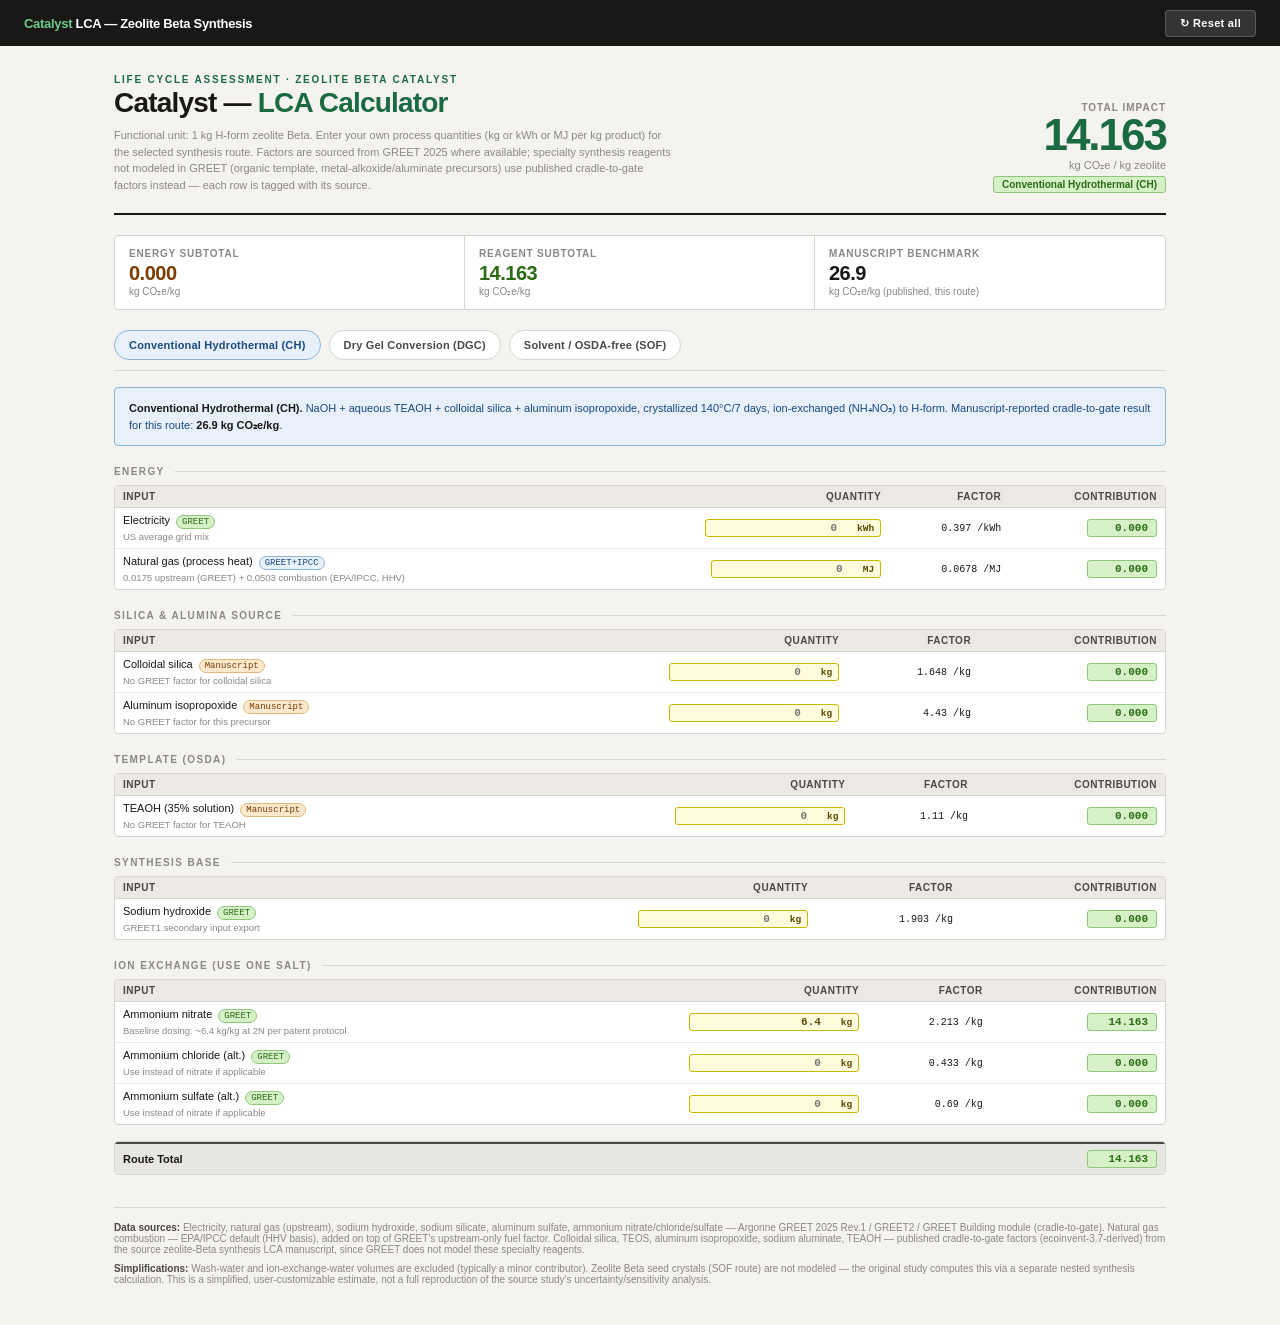
==== catalyst-lca.html @ 048d9f37 "Add Catalyst LCA calculator for zeolite Beta synthesis Standalone dashboard (matches BioCarb TEA vis" ====
<!DOCTYPE html>
<html lang="en">
<head>
<meta charset="UTF-8">
<meta name="viewport" content="width=device-width, initial-scale=1.0">
<title>Catalyst LCA — Zeolite Beta Synthesis</title>
<meta name="description" content="Simplified life cycle assessment calculator for zeolite Beta catalyst synthesis, Jiang Lab, University of Alabama.">
<meta name="author" content="Daqian Jiang">
<link rel="canonical" href="https://jiang-lab.org/catalyst-lca.html">
<style>
/* ── Design tokens (matches BioCarb TEA dashboard) ───────────────────────────── */
:root {
  --ink:       #1a1816;
  --ink2:      #4a4845;
  --ink3:      #8a8885;
  --rule:      #d8d6d2;
  --rule2:     #ece9e4;
  --page:      #f5f3ef;
  --surface:   #ffffff;
  --green-out: #d6f0c8;
  --green-ink: #2a6b15;
  --green-bd:  #8dc87a;
  --yellow-in: #fffbdd;
  --yellow-bd: #c8b800;
  --blue-hd:   #dce8f5;
  --blue-ink:  #1a4a80;
  --blue-upd:  #e7f0fb;
  --blue-upd-bd:#8fb2d9;
  --amber-hd:  #fce8cc;
  --amber-ink: #7a3c00;
  --accent:    #1a6b42;
  --mono: 'SF Mono', 'Fira Code', 'Consolas', monospace;
  --sans: 'Inter', -apple-system, 'Segoe UI', sans-serif;
}

*, *::before, *::after { box-sizing: border-box; margin: 0; padding: 0; }
html { font-size: 13px; }
body {
  font-family: var(--sans);
  background: var(--page);
  color: var(--ink);
  min-height: 100vh;
}

.shell { max-width: 1100px; margin: 0 auto; padding: 0 24px 48px; }

/* ── Top bar ── */
.topbar {
  position: sticky; top: 0; z-index: 100;
  background: var(--ink); color: #fff;
  display: flex; align-items: center; justify-content: flex-end;
  gap: 10px; padding: 0 24px; height: 46px;
}
.topbar-brand { font-size: 13px; font-weight: 700; letter-spacing: -.3px; margin-right: auto; color: #fff; }
.topbar-brand span { color: #6dc98a; }
.topbar-btn {
  display: inline-flex; align-items: center; gap: 6px;
  padding: 6px 14px; border-radius: 4px;
  font-size: 11px; font-weight: 600; letter-spacing: .3px;
  cursor: pointer; border: none; transition: .15s;
  background: rgba(255,255,255,.12); color: #fff; border: 1px solid rgba(255,255,255,.2);
}
.topbar-btn:hover { background: rgba(255,255,255,.22); }

/* ── Masthead ── */
.masthead {
  padding: 28px 0 20px;
  border-bottom: 2px solid var(--ink);
  margin-bottom: 20px;
  display: flex; align-items: flex-end; justify-content: space-between;
  flex-wrap: wrap; gap: 12px;
}
.masthead-left { display: flex; flex-direction: column; gap: 4px; }
.masthead-eyebrow { font-size: 10px; font-weight: 600; letter-spacing: 1.8px; text-transform: uppercase; color: var(--accent); }
.masthead-title { font-size: 28px; font-weight: 700; letter-spacing: -0.8px; color: var(--ink); line-height: 1; }
.masthead-title span { color: var(--accent); }
.masthead-sub { font-size: 11px; color: var(--ink3); line-height: 1.5; margin-top: 6px; max-width: 560px; }
.hero { text-align: right; }
.hero-label { font-size: 10px; font-weight: 600; text-transform: uppercase; letter-spacing: 1px; color: var(--ink3); }
.hero-val { font-size: 44px; font-weight: 700; letter-spacing: -2px; color: var(--accent); line-height: 1; font-variant-numeric: tabular-nums; }
.hero-unit { font-size: 11px; color: var(--ink3); margin-top: 2px; }
.hero-badge {
  display: inline-block; background: var(--green-out); color: var(--green-ink);
  border: 1px solid var(--green-bd); border-radius: 3px;
  font-size: 10px; font-weight: 600; padding: 2px 8px; margin-top: 4px;
}

/* ── KPI strip ── */
.kpi-strip {
  display: grid; grid-template-columns: repeat(3, 1fr); gap: 0;
  background: var(--surface); border: 1px solid var(--rule); border-radius: 4px;
  overflow: hidden; margin-bottom: 20px;
}
.kpi-item { padding: 12px 14px; border-right: 1px solid var(--rule); }
.kpi-item:last-child { border-right: none; }
.kpi-label { font-size: 10px; font-weight: 600; text-transform: uppercase; letter-spacing: 0.8px; color: var(--ink3); margin-bottom: 4px; }
.kpi-val { font-size: 20px; font-weight: 700; letter-spacing: -0.5px; line-height: 1; font-variant-numeric: tabular-nums; }
.kpi-val.green { color: var(--green-ink); }
.kpi-val.amber { color: var(--amber-ink); }
.kpi-unit { font-size: 10px; color: var(--ink3); margin-top: 3px; }

/* ── Workspace tabs ── */
.workspace-tabs { display: flex; gap: 8px; margin-bottom: 16px; padding-bottom: 10px; border-bottom: 1px solid var(--rule); flex-wrap: wrap; }
.workspace-tab {
  appearance: none; border: 1px solid var(--rule); background: var(--surface); color: var(--ink2);
  border-radius: 999px; padding: 8px 14px; font: inherit; font-size: 11px; font-weight: 600;
  letter-spacing: 0.2px; cursor: pointer; transition: 0.15s ease;
}
.workspace-tab:hover { border-color: var(--blue-upd-bd); color: var(--blue-ink); }
.workspace-tab.active { background: var(--blue-upd); border-color: var(--blue-upd-bd); color: var(--blue-ink); }
.workspace-pane { display: none; }
.workspace-pane.active { display: block; }
.scenario-note {
  margin-bottom: 16px; padding: 12px 14px; border: 1px solid var(--blue-upd-bd);
  background: var(--blue-upd); border-radius: 4px; font-size: 11px; color: var(--blue-ink); line-height: 1.5;
}
.scenario-note b { color: var(--ink); }

/* ── Card / table ── */
.card { background: var(--surface); border: 1px solid var(--rule); border-radius: 4px; overflow: hidden; margin-bottom: 16px; }
.card-head {
  padding: 7px 12px; font-size: 10px; font-weight: 700; text-transform: uppercase;
  letter-spacing: 1.2px; border-bottom: 1px solid var(--rule); background: var(--blue-hd); color: var(--blue-ink);
}
.ss-table { width: 100%; border-collapse: collapse; font-size: 11px; }
.ss-table th {
  background: var(--rule2); color: var(--ink2); font-size: 10px; font-weight: 600;
  text-transform: uppercase; letter-spacing: 0.5px; padding: 5px 8px; text-align: left;
  border-bottom: 1px solid var(--rule); white-space: nowrap;
}
.ss-table th.r { text-align: right; }
.ss-table td { padding: 6px 8px; border-bottom: 1px solid var(--rule2); vertical-align: middle; color: var(--ink); }
.ss-table td.r { text-align: right; font-family: var(--mono); font-size: 10px; }
.ss-table tr:last-child td { border-bottom: none; }
.ss-table tr:hover td { background: rgba(0,0,0,0.015); }
.row-total td { background: #e8e6e2; font-weight: 700; border-top: 2px solid var(--ink2) !important; }

.source-ref {
  display: inline-block; margin-left: 6px; padding: 1px 5px; border-radius: 999px;
  font-size: 9px; font-family: var(--mono); white-space: nowrap;
}
.source-ref.greet { background: var(--green-out); border: 1px solid var(--green-bd); color: var(--green-ink); }
.source-ref.mixed { background: var(--blue-upd); border: 1px solid var(--blue-upd-bd); color: var(--blue-ink); }
.source-ref.manuscript { background: var(--amber-hd); border: 1px solid #e0b877; color: var(--amber-ink); }

.input-cell {
  display: inline-flex; align-items: center; background: var(--yellow-in); border: 1px solid var(--yellow-bd);
  border-radius: 3px; padding: 2px 6px; font-family: var(--mono); font-size: 11px; font-weight: 600;
  color: #5a4800; min-width: 70px; cursor: pointer; transition: box-shadow 0.15s;
}
.input-cell:focus-within { box-shadow: 0 0 0 2px rgba(200,184,0,0.4); }
.input-cell input { border: none; background: transparent; font: inherit; color: inherit; width: 100%; outline: none; text-align: right; }

.output-cell {
  display: inline-block; background: var(--green-out); border: 1px solid var(--green-bd); border-radius: 3px;
  padding: 2px 8px; font-family: var(--mono); font-size: 11px; font-weight: 600; color: var(--green-ink);
  min-width: 70px; text-align: right;
}

.section-label {
  font-size: 10px; font-weight: 700; text-transform: uppercase; letter-spacing: 1.4px; color: var(--ink3);
  margin: 20px 0 8px; display: flex; align-items: center; gap: 10px;
}
.section-label::after { content: ''; flex: 1; height: 1px; background: var(--rule); }

.foot {
  margin-top: 32px; padding-top: 14px; border-top: 1px solid var(--rule);
  font-size: 10px; color: var(--ink3); display: flex; flex-direction: column; gap: 8px;
}
.foot b { color: var(--ink2); }
</style>
</head>
<body>

<div class="topbar">
  <div class="topbar-brand"><span>Catalyst</span> LCA — Zeolite Beta Synthesis</div>
  <button class="topbar-btn" onclick="resetAll()">&#8635; Reset all</button>
</div>

<div class="shell">

  <header class="masthead">
    <div class="masthead-left">
      <div class="masthead-eyebrow">Life Cycle Assessment · Zeolite Beta Catalyst</div>
      <div class="masthead-title">Catalyst — <span>LCA Calculator</span></div>
      <div class="masthead-sub">
        Functional unit: 1 kg H-form zeolite Beta. Enter your own process quantities (kg or kWh or MJ per kg product) for the selected synthesis route.
        Factors are sourced from GREET 2025 where available; specialty synthesis reagents not modeled in GREET (organic template, metal-alkoxide/aluminate precursors) use published cradle-to-gate factors instead — each row is tagged with its source.
      </div>
    </div>
    <div class="hero">
      <div class="hero-label">Total Impact</div>
      <div class="hero-val" id="cat-total">0.000</div>
      <div class="hero-unit">kg CO&#8322;e / kg zeolite</div>
      <div class="hero-badge" id="cat-benchmark-badge">—</div>
    </div>
  </header>

  <div class="kpi-strip">
    <div class="kpi-item">
      <div class="kpi-label">Energy Subtotal</div>
      <div class="kpi-val amber" id="kpi-energy">0.000</div>
      <div class="kpi-unit">kg CO&#8322;e/kg</div>
    </div>
    <div class="kpi-item">
      <div class="kpi-label">Reagent Subtotal</div>
      <div class="kpi-val green" id="kpi-reagent">0.000</div>
      <div class="kpi-unit">kg CO&#8322;e/kg</div>
    </div>
    <div class="kpi-item">
      <div class="kpi-label">Manuscript Benchmark</div>
      <div class="kpi-val" id="kpi-benchmark">—</div>
      <div class="kpi-unit">kg CO&#8322;e/kg (published, this route)</div>
    </div>
  </div>

  <div class="workspace-tabs" id="route-tabs"></div>

  <div id="route-panes"></div>

  <div class="foot">
    <div><b>Data sources:</b> Electricity, natural gas (upstream), sodium hydroxide, sodium silicate, aluminum sulfate, ammonium nitrate/chloride/sulfate — Argonne GREET 2025 Rev.1 / GREET2 / GREET Building module (cradle-to-gate). Natural gas combustion — EPA/IPCC default (HHV basis), added on top of GREET's upstream-only fuel factor. Colloidal silica, TEOS, aluminum isopropoxide, sodium aluminate, TEAOH — published cradle-to-gate factors (ecoinvent-3.7-derived) from the source zeolite-Beta synthesis LCA manuscript, since GREET does not model these specialty reagents.</div>
    <div><b>Simplifications:</b> Wash-water and ion-exchange-water volumes are excluded (typically a minor contributor). Zeolite Beta seed crystals (SOF route) are not modeled — the original study computes this via a separate nested synthesis calculation. This is a simplified, user-customizable estimate, not a full reproduction of the source study's uncertainty/sensitivity analysis.</div>
  </div>

</div>

<script src="data/catalyst-lca-data.js"></script>
<script src="js/catalyst-lca.js"></script>
</body>
</html>
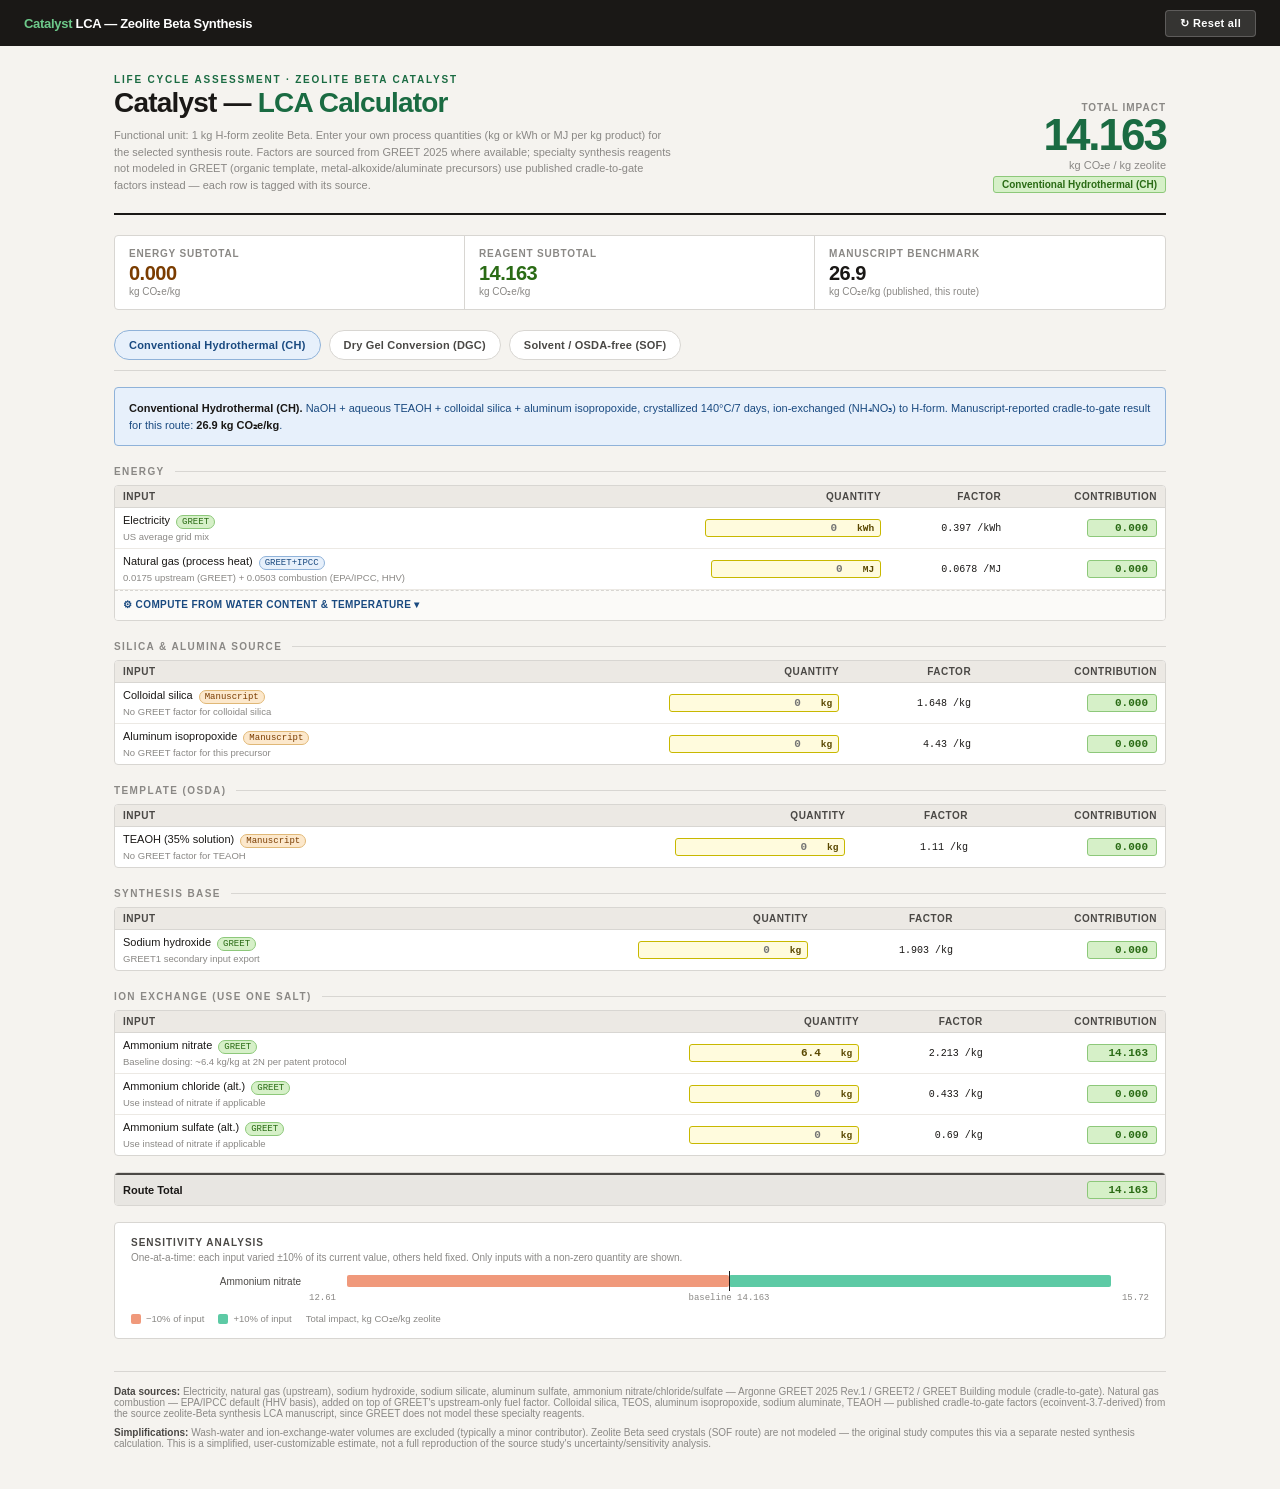
==== commit 1821b451: "Add water/temperature heat calculator and sensitivity tornado chart - Natural gas rows now include a" ====
--- a/catalyst-lca.html
+++ b/catalyst-lca.html
@@ -168,6 +168,48 @@
   font-size: 10px; color: var(--ink3); display: flex; flex-direction: column; gap: 8px;
 }
 .foot b { color: var(--ink2); }
+
+/* ── Heat-from-conditions helper ── */
+.heat-helper { background: #fbfaf8; border-top: 1px dashed var(--rule); padding: 8px 8px 10px; }
+.heat-helper-toggle {
+  font-size: 10px; font-weight: 700; color: var(--blue-ink); cursor: pointer;
+  text-transform: uppercase; letter-spacing: .4px; user-select: none;
+}
+.heat-helper-toggle:hover { text-decoration: underline; }
+.heat-helper-body { display: none; margin-top: 8px; }
+.heat-helper-body.open { display: grid; grid-template-columns: repeat(5, 1fr); gap: 8px; align-items: end; }
+.heat-helper-body label { font-size: 9.5px; color: var(--ink2); display: flex; flex-direction: column; gap: 3px; }
+.heat-helper-body input {
+  font-family: var(--mono); font-size: 11px; padding: 4px 6px; border: 1px solid var(--rule);
+  border-radius: 3px; background: #fff; width: 100%;
+}
+.heat-helper-result {
+  grid-column: 1 / -1; font-size: 10.5px; color: var(--green-ink); font-weight: 700;
+  padding-top: 4px; border-top: 1px solid var(--rule2);
+}
+
+/* ── Sensitivity / tornado chart ── */
+.sens-card { background: var(--surface); border: 1px solid var(--rule); border-radius: 4px; padding: 14px 16px; margin-bottom: 16px; }
+.sens-title { font-size: 10px; font-weight: 700; text-transform: uppercase; letter-spacing: 1px; color: var(--ink2); margin-bottom: 4px; }
+.sens-sub { font-size: 10px; color: var(--ink3); margin-bottom: 10px; }
+.sens-empty { font-size: 11px; color: var(--ink3); padding: 8px 0; }
+.tornado-row { display: flex; align-items: center; gap: 8px; margin-bottom: 4px; }
+.tornado-label { font-size: 10px; color: var(--ink2); width: 170px; flex-shrink: 0; text-align: right; }
+.tornado-track { position: relative; flex: 1; height: 16px; }
+.tornado-bar { position: absolute; top: 2px; height: 12px; border-radius: 2px; }
+.tornado-bar.low  { background: #f0997b; }
+.tornado-bar.high { background: #5dcaa5; }
+.tornado-baseline { position: absolute; top: -2px; bottom: -2px; width: 1px; background: var(--ink); }
+.tornado-axis { display: flex; justify-content: space-between; font-size: 9px; color: var(--ink3); margin: 4px 0 0 178px; font-family: var(--mono); }
+.tornado-legend { display: flex; gap: 14px; font-size: 9.5px; color: var(--ink3); margin-top: 10px; flex-wrap: wrap; }
+.tornado-legend span { display: inline-flex; align-items: center; gap: 5px; }
+.tornado-legend i { width: 10px; height: 10px; border-radius: 2px; display: inline-block; }
+
+@media (max-width: 600px) {
+  .tornado-label { width: 100px; font-size: 9px; }
+  .tornado-axis { margin-left: 108px; flex-wrap: wrap; gap: 4px; }
+  .heat-helper-body.open { grid-template-columns: 1fr 1fr; }
+}
 </style>
 </head>
 <body>
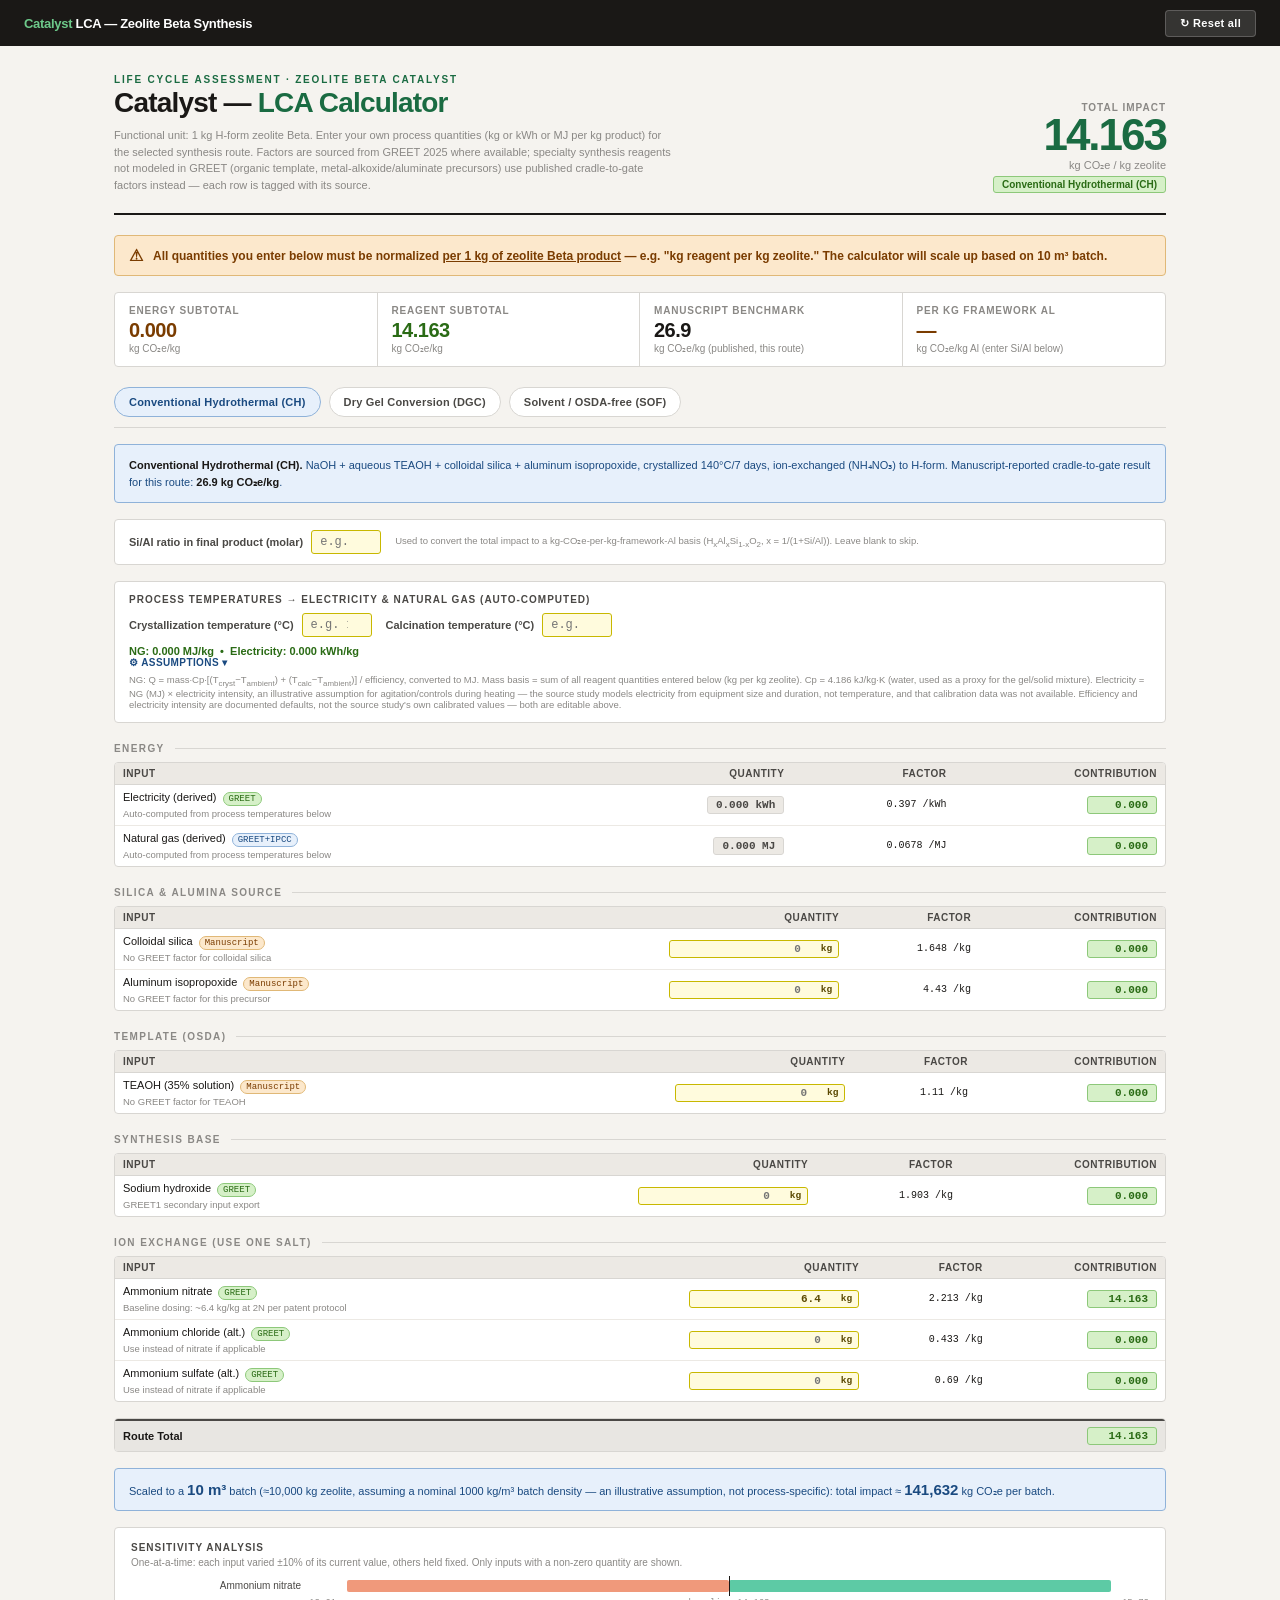
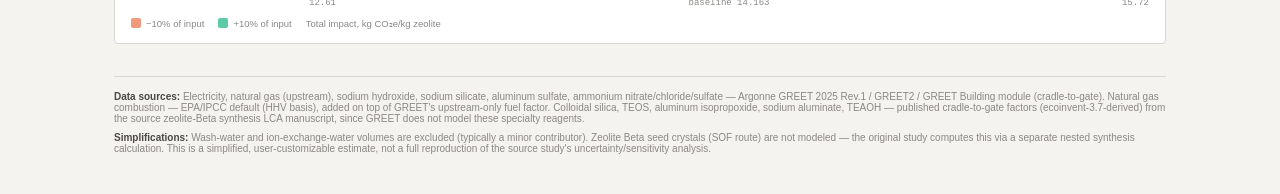
==== commit 1d39cea3: "Add Si/Al-to-framework-Al basis, temperature-derived energy, batch scale-up - Si/Al ratio input per " ====
--- a/catalyst-lca.html
+++ b/catalyst-lca.html
@@ -87,10 +87,11 @@
 
 /* ── KPI strip ── */
 .kpi-strip {
-  display: grid; grid-template-columns: repeat(3, 1fr); gap: 0;
+  display: grid; grid-template-columns: repeat(4, 1fr); gap: 0;
   background: var(--surface); border: 1px solid var(--rule); border-radius: 4px;
   overflow: hidden; margin-bottom: 20px;
 }
+@media (max-width: 700px) { .kpi-strip { grid-template-columns: repeat(2, 1fr); } .kpi-item:nth-child(2) { border-right: none; } }
 .kpi-item { padding: 12px 14px; border-right: 1px solid var(--rule); }
 .kpi-item:last-child { border-right: none; }
 .kpi-label { font-size: 10px; font-weight: 600; text-transform: uppercase; letter-spacing: 0.8px; color: var(--ink3); margin-bottom: 4px; }
@@ -115,6 +116,59 @@
   background: var(--blue-upd); border-radius: 4px; font-size: 11px; color: var(--blue-ink); line-height: 1.5;
 }
 .scenario-note b { color: var(--ink); }
+
+.unit-banner {
+  display: flex; align-items: center; gap: 10px;
+  background: var(--amber-hd); border: 1px solid #e0b877; color: var(--amber-ink);
+  border-radius: 4px; padding: 10px 14px; margin-bottom: 16px;
+  font-size: 12px; font-weight: 700;
+}
+.unit-banner .unit-banner-icon { font-size: 16px; flex-shrink: 0; }
+
+.sial-card {
+  display: flex; align-items: center; gap: 14px; flex-wrap: wrap;
+  background: var(--surface); border: 1px solid var(--rule); border-radius: 4px;
+  padding: 10px 14px; margin-bottom: 16px;
+}
+.sial-card label { font-size: 11px; color: var(--ink2); font-weight: 600; display: flex; align-items: center; gap: 8px; }
+.sial-card input {
+  font-family: var(--mono); font-size: 12px; padding: 4px 8px; border: 1px solid var(--yellow-bd);
+  background: var(--yellow-in); border-radius: 3px; width: 70px; text-align: right;
+}
+.sial-note { font-size: 9.5px; color: var(--ink3); }
+
+.temp-card {
+  background: var(--surface); border: 1px solid var(--rule); border-radius: 4px;
+  padding: 12px 14px; margin-bottom: 16px;
+}
+.temp-card-title { font-size: 10px; font-weight: 700; text-transform: uppercase; letter-spacing: 1px; color: var(--ink2); margin-bottom: 8px; }
+.temp-row { display: flex; align-items: center; gap: 14px; flex-wrap: wrap; margin-bottom: 8px; }
+.temp-row label { font-size: 11px; color: var(--ink2); font-weight: 600; display: flex; align-items: center; gap: 8px; }
+.temp-row input {
+  font-family: var(--mono); font-size: 12px; padding: 4px 8px; border: 1px solid var(--yellow-bd);
+  background: var(--yellow-in); border-radius: 3px; width: 70px; text-align: right;
+}
+.temp-result { font-size: 11px; color: var(--green-ink); font-weight: 700; margin-top: 4px; }
+.temp-assumptions-toggle { font-size: 10px; font-weight: 700; color: var(--blue-ink); cursor: pointer; text-transform: uppercase; letter-spacing: .4px; }
+.temp-assumptions-toggle:hover { text-decoration: underline; }
+.temp-assumptions-body { display: none; margin-top: 8px; padding-top: 8px; border-top: 1px dashed var(--rule); }
+.temp-assumptions-body.open { display: flex; gap: 16px; flex-wrap: wrap; }
+.temp-assumptions-body label { font-size: 9.5px; color: var(--ink2); display: flex; flex-direction: column; gap: 3px; }
+.temp-assumptions-body input {
+  font-family: var(--mono); font-size: 10.5px; padding: 3px 6px; border: 1px solid var(--rule);
+  border-radius: 3px; background: #fff; width: 70px;
+}
+.derived-badge {
+  display: inline-block; background: var(--rule2); border: 1px solid var(--rule); border-radius: 3px;
+  padding: 2px 8px; font-family: var(--mono); font-size: 11px; font-weight: 600; color: var(--ink2);
+  min-width: 70px; text-align: right;
+}
+
+.batch-card {
+  background: var(--blue-upd); border: 1px solid var(--blue-upd-bd); border-radius: 4px;
+  padding: 12px 14px; margin-bottom: 16px; font-size: 11px; color: var(--blue-ink);
+}
+.batch-card b { font-size: 15px; }
 
 /* ── Card / table ── */
 .card { background: var(--surface); border: 1px solid var(--rule); border-radius: 4px; overflow: hidden; margin-bottom: 16px; }
@@ -238,6 +292,11 @@
     </div>
   </header>
 
+  <div class="unit-banner">
+    <span class="unit-banner-icon">&#9888;</span>
+    <span>All quantities you enter below must be normalized <u>per 1 kg of zeolite Beta product</u> — e.g. "kg reagent per kg zeolite." The calculator will scale up based on 10 m&#179; batch.</span>
+  </div>
+
   <div class="kpi-strip">
     <div class="kpi-item">
       <div class="kpi-label">Energy Subtotal</div>
@@ -254,6 +313,11 @@
       <div class="kpi-val" id="kpi-benchmark">—</div>
       <div class="kpi-unit">kg CO&#8322;e/kg (published, this route)</div>
     </div>
+    <div class="kpi-item">
+      <div class="kpi-label">Per kg Framework Al</div>
+      <div class="kpi-val amber" id="kpi-al">—</div>
+      <div class="kpi-unit">kg CO&#8322;e/kg Al (enter Si/Al below)</div>
+    </div>
   </div>
 
   <div class="workspace-tabs" id="route-tabs"></div>
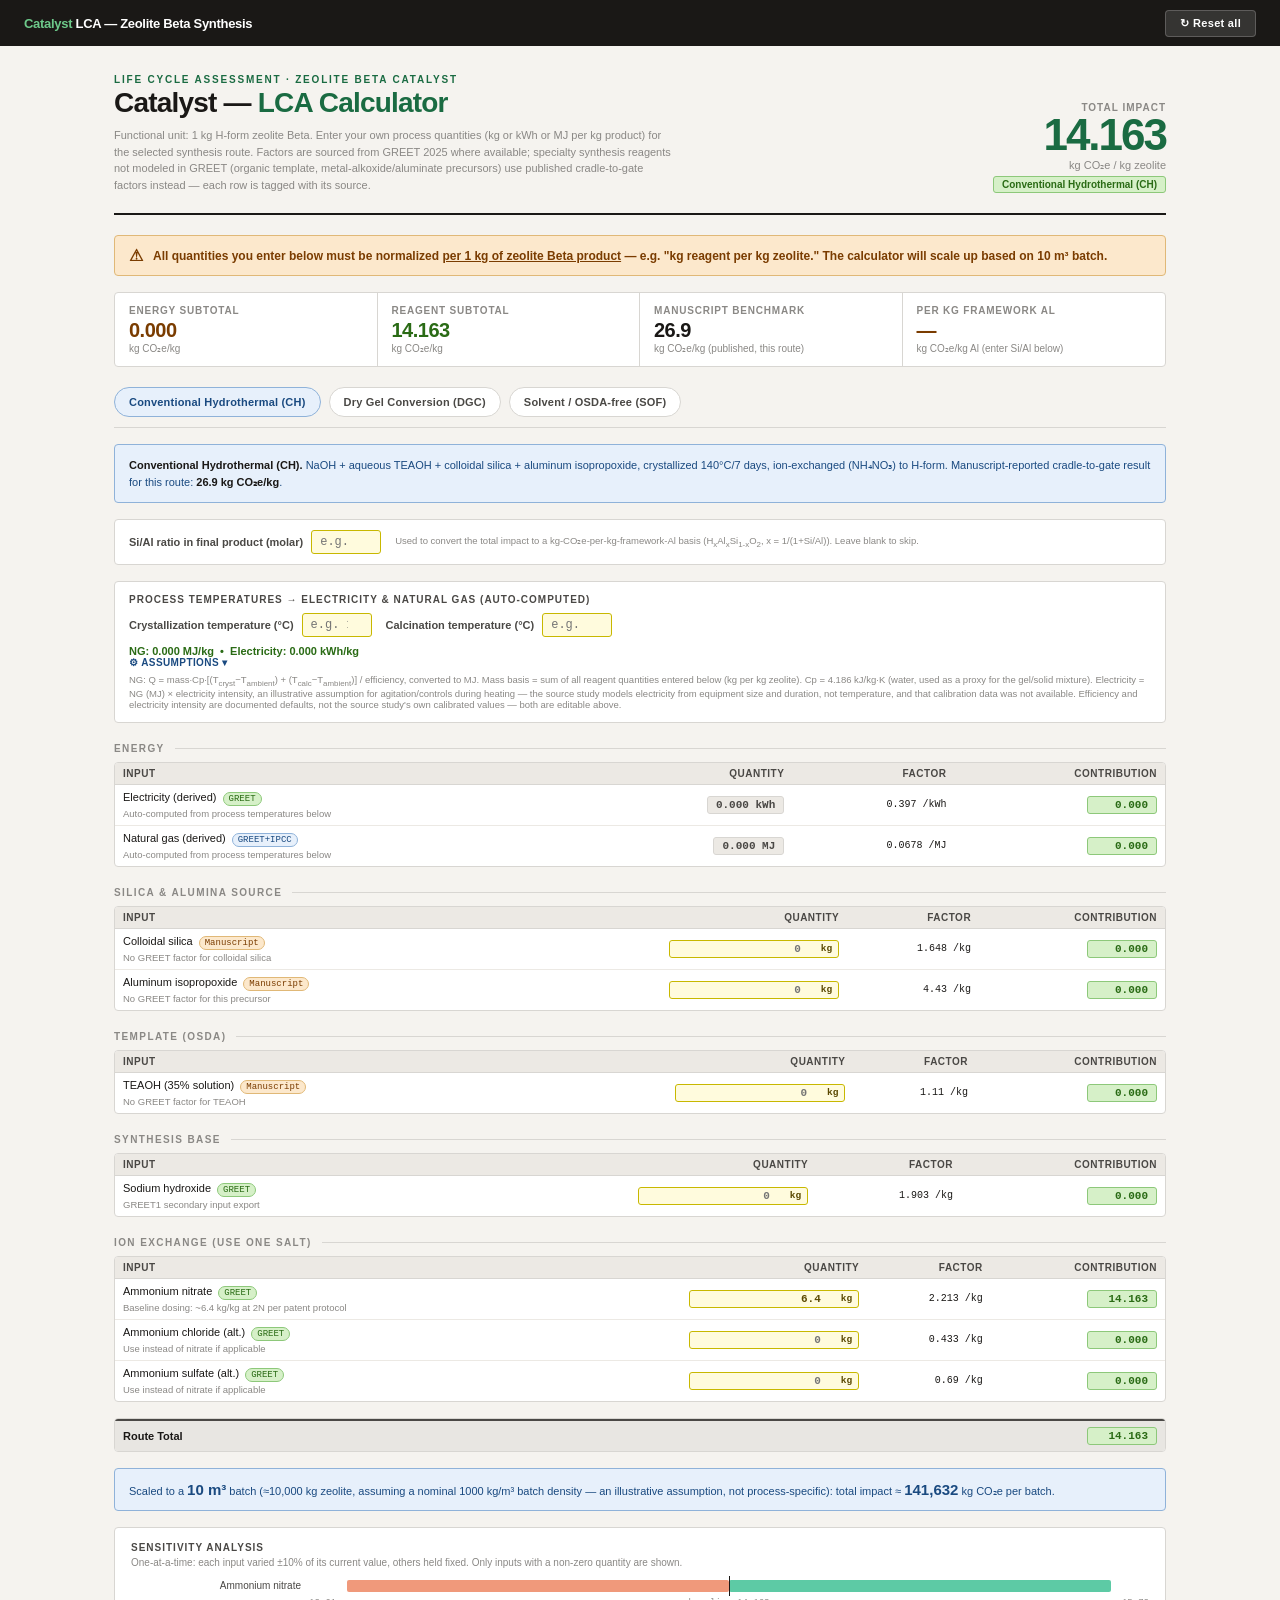
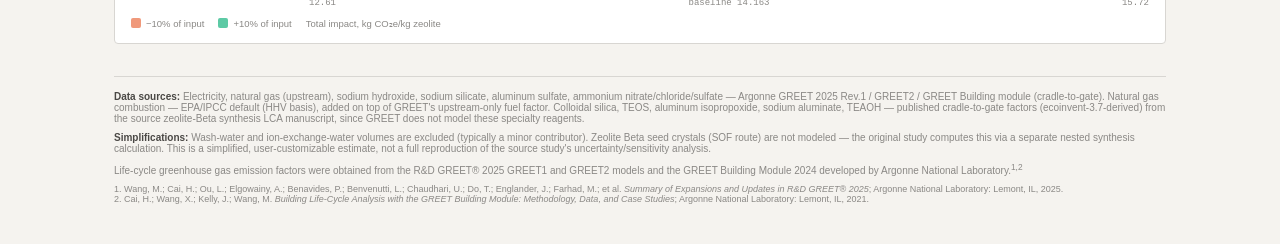
==== commit 81cc3066: "Add GREET citation to Catalyst LCA Calculator footer Co-Authored-By: Claude Sonnet 5 <noreply@anthro" ====
--- a/catalyst-lca.html
+++ b/catalyst-lca.html
@@ -327,6 +327,11 @@
   <div class="foot">
     <div><b>Data sources:</b> Electricity, natural gas (upstream), sodium hydroxide, sodium silicate, aluminum sulfate, ammonium nitrate/chloride/sulfate — Argonne GREET 2025 Rev.1 / GREET2 / GREET Building module (cradle-to-gate). Natural gas combustion — EPA/IPCC default (HHV basis), added on top of GREET's upstream-only fuel factor. Colloidal silica, TEOS, aluminum isopropoxide, sodium aluminate, TEAOH — published cradle-to-gate factors (ecoinvent-3.7-derived) from the source zeolite-Beta synthesis LCA manuscript, since GREET does not model these specialty reagents.</div>
     <div><b>Simplifications:</b> Wash-water and ion-exchange-water volumes are excluded (typically a minor contributor). Zeolite Beta seed crystals (SOF route) are not modeled — the original study computes this via a separate nested synthesis calculation. This is a simplified, user-customizable estimate, not a full reproduction of the source study's uncertainty/sensitivity analysis.</div>
+    <div>Life-cycle greenhouse gas emission factors were obtained from the R&amp;D GREET&reg; 2025 GREET1 and GREET2 models and the GREET Building Module 2024 developed by Argonne National Laboratory.<sup>1,2</sup></div>
+    <div style="font-size:9px;">
+      1. Wang, M.; Cai, H.; Ou, L.; Elgowainy, A.; Benavides, P.; Benvenutti, L.; Chaudhari, U.; Do, T.; Englander, J.; Farhad, M.; et al. <em>Summary of Expansions and Updates in R&amp;D GREET&reg; 2025</em>; Argonne National Laboratory: Lemont, IL, 2025.<br>
+      2. Cai, H.; Wang, X.; Kelly, J.; Wang, M. <em>Building Life-Cycle Analysis with the GREET Building Module: Methodology, Data, and Case Studies</em>; Argonne National Laboratory: Lemont, IL, 2021.
+    </div>
   </div>
 
 </div>
